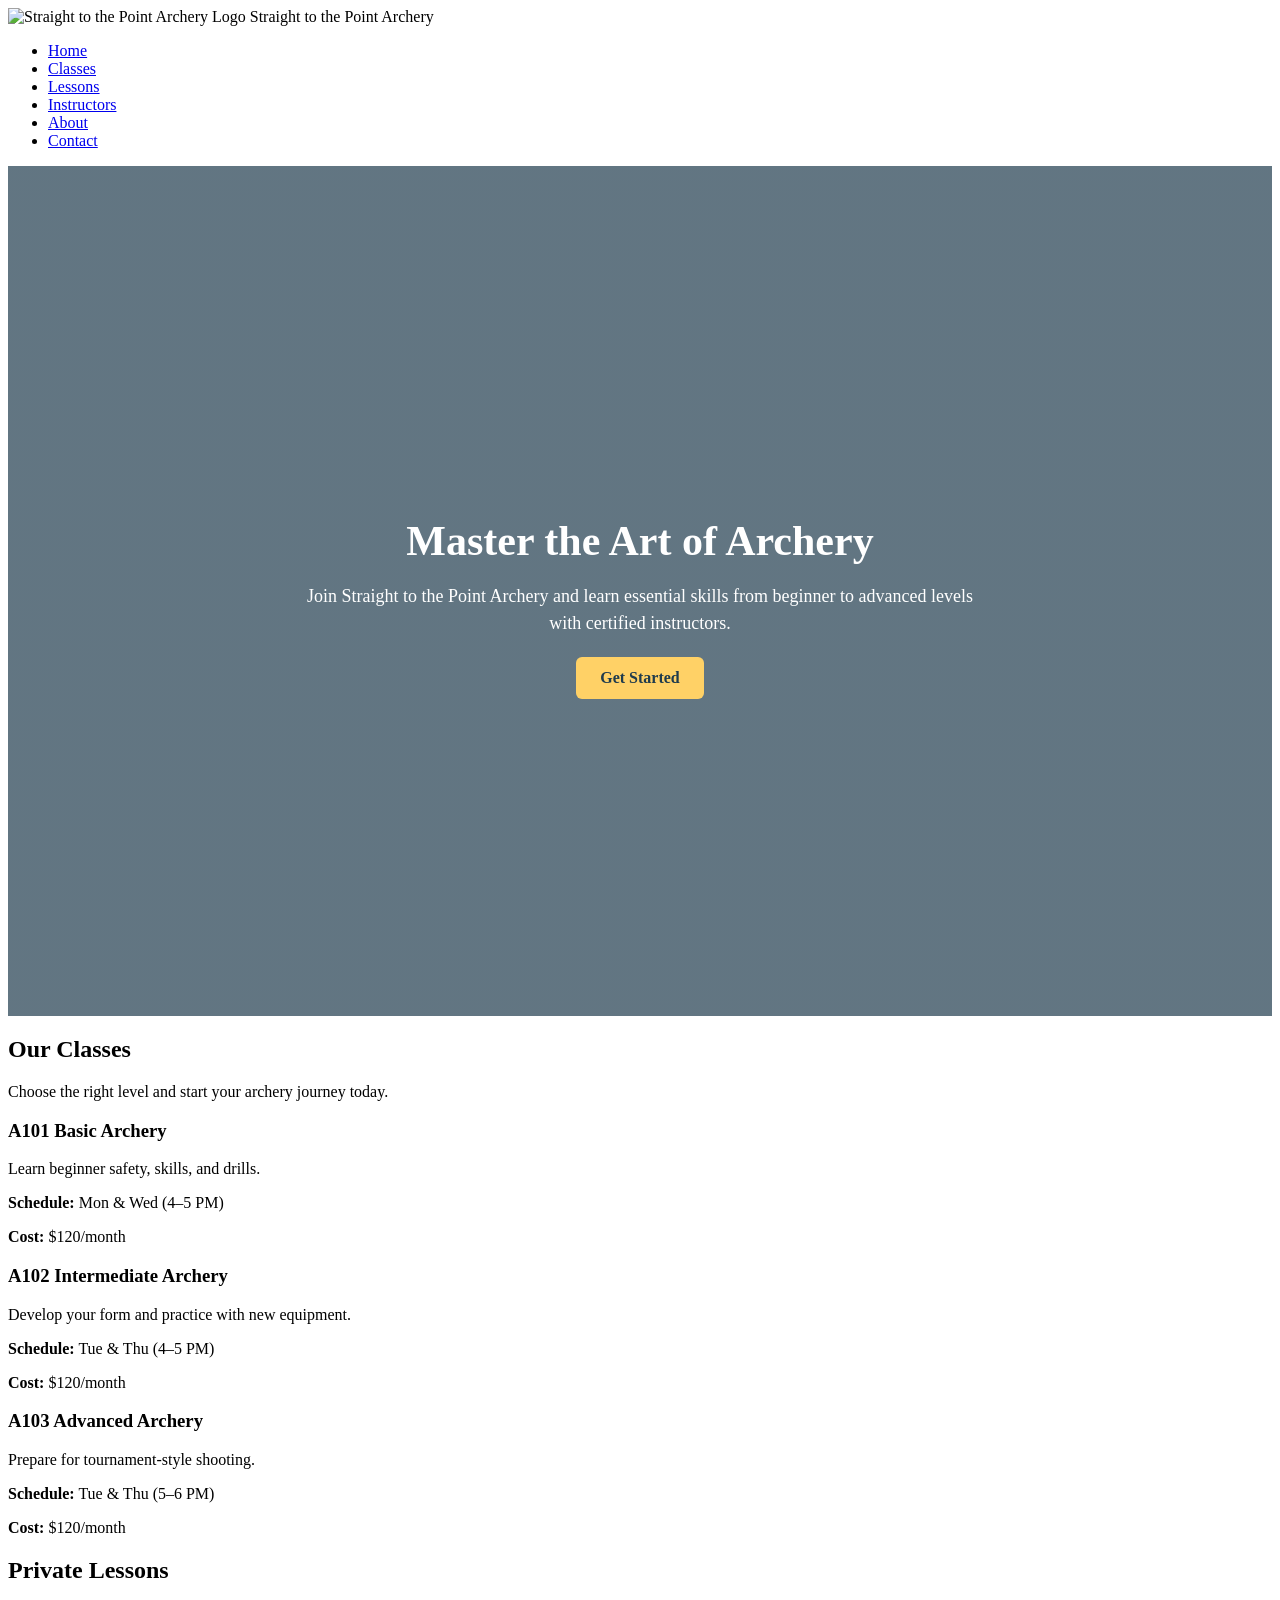
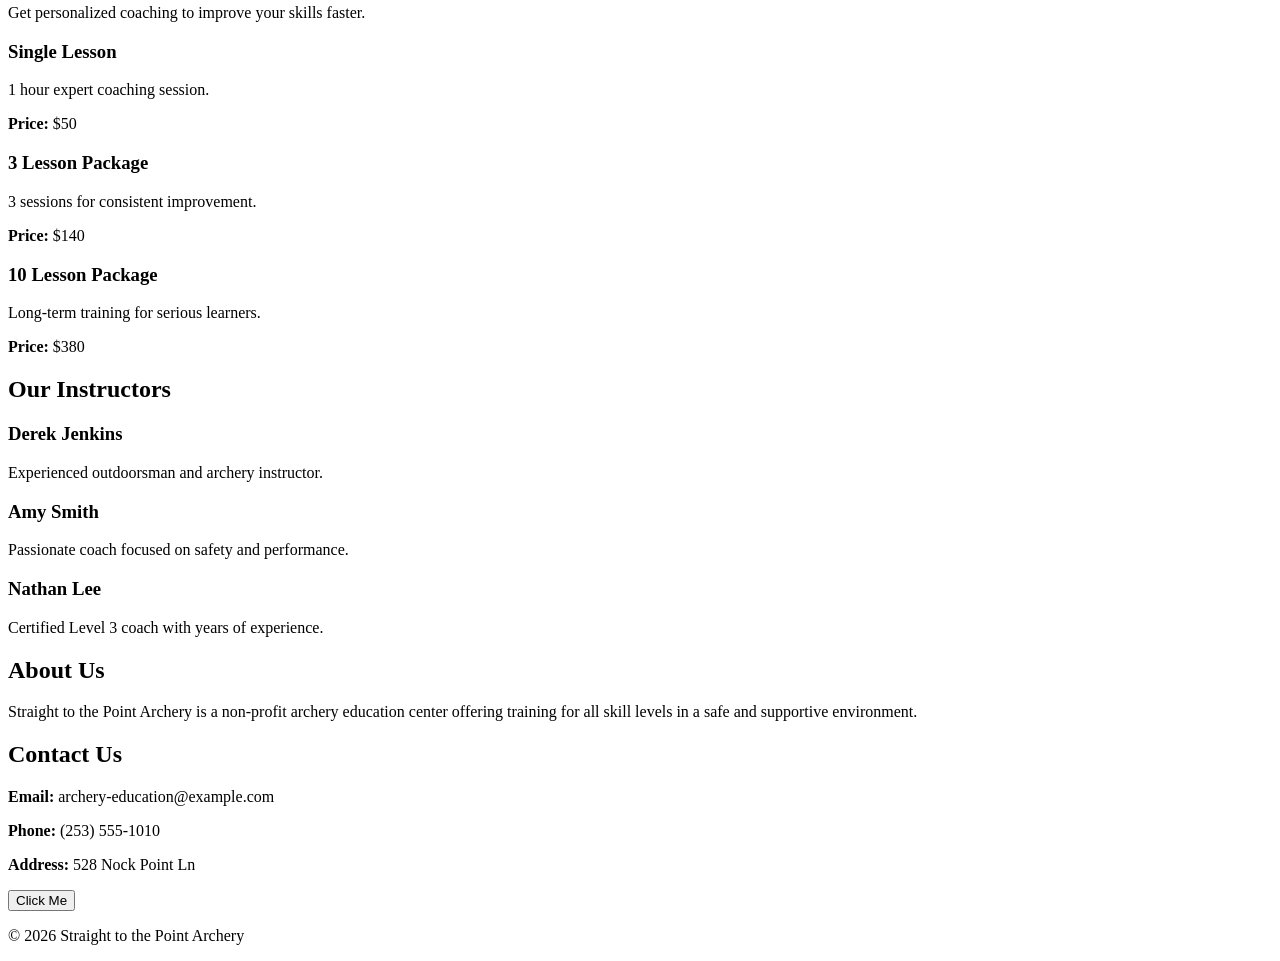
==== index.html @ 4caff638 "Added content to Classes page" ====
<!DOCTYPE html>
<html lang="en">
<head>
  <meta charset="UTF-8" />
  <meta name="viewport" content="width=device-width, initial-scale=1.0" />
  <title>Straight to the Point Archery</title>
  <link rel="stylesheet" href="style.css" />
</head>

<body>

  <!-- HEADER -->
  <header>
    <div class="container header-container">

      <!-- LOGO -->
      <div class="logo">
        <img src="images/logo.png" alt="Straight to the Point Archery Logo" />
        <span>Straight to the Point Archery</span>
      </div>

      <!-- NAVIGATION -->
      <nav aria-label="Main Navigation">
        <ul class="nav-links">
          <li><a href="#home">Home</a></li>
          <li><a href="#classes">Classes</a></li>
          <li><a href="#lessons">Lessons</a></li>
          <li><a href="#instructors">Instructors</a></li>
          <li><a href="#about">About</a></li>
          <li><a href="#contact">Contact</a></li>
        </ul>
      </nav>

    </div>
  </header>

  <!-- HERO -->
  <section class="hero" id="home">
    <div class="hero-content">
      <h1>Master the Art of Archery</h1>
      <p>
        Join Straight to the Point Archery and learn essential skills from beginner
        to advanced levels with certified instructors.
      </p>
      <a href="#classes" class="btn">Get Started</a>
    </div>
  </section>

  <!-- MAIN CONTENT -->
  <main>

    <!-- CLASSES -->
    <section id="classes" class="section">
      <div class="container">
        <h2>Our Classes</h2>
        <p>Choose the right level and start your archery journey today.</p>

        <div class="card-container">
          <article class="card">
            <h3>A101 Basic Archery</h3>
            <p>Learn beginner safety, skills, and drills.</p>
            <p><strong>Schedule:</strong> Mon & Wed (4–5 PM)</p>
            <p><strong>Cost:</strong> $120/month</p>
          </article>

          <article class="card">
            <h3>A102 Intermediate Archery</h3>
            <p>Develop your form and practice with new equipment.</p>
            <p><strong>Schedule:</strong> Tue & Thu (4–5 PM)</p>
            <p><strong>Cost:</strong> $120/month</p>
          </article>

          <article class="card">
            <h3>A103 Advanced Archery</h3>
            <p>Prepare for tournament-style shooting.</p>
            <p><strong>Schedule:</strong> Tue & Thu (5–6 PM)</p>
            <p><strong>Cost:</strong> $120/month</p>
          </article>
        </div>
      </div>
    </section>

    <!-- PRIVATE LESSONS -->
    <section id="lessons" class="section">
      <div class="container">
        <h2>Private Lessons</h2>
        <p>Get personalized coaching to improve your skills faster.</p>

        <div class="card-container">
          <article class="card">
            <h3>Single Lesson</h3>
            <p>1 hour expert coaching session.</p>
            <p><strong>Price:</strong> $50</p>
          </article>

          <article class="card">
            <h3>3 Lesson Package</h3>
            <p>3 sessions for consistent improvement.</p>
            <p><strong>Price:</strong> $140</p>
          </article>

          <article class="card">
            <h3>10 Lesson Package</h3>
            <p>Long-term training for serious learners.</p>
            <p><strong>Price:</strong> $380</p>
          </article>
        </div>
      </div>
    </section>

    <!-- INSTRUCTORS -->
    <section id="instructors" class="section">
      <div class="container">
        <h2>Our Instructors</h2>

        <div class="card-container">
          <article class="card">
            <h3>Derek Jenkins</h3>
            <p>Experienced outdoorsman and archery instructor.</p>
          </article>

          <article class="card">
            <h3>Amy Smith</h3>
            <p>Passionate coach focused on safety and performance.</p>
          </article>

          <article class="card">
            <h3>Nathan Lee</h3>
            <p>Certified Level 3 coach with years of experience.</p>
          </article>
        </div>
      </div>
    </section>

    <!-- ABOUT -->
    <section id="about" class="section">
      <div class="container">
        <h2>About Us</h2>
        <div class="info-box">
          <p>
            Straight to the Point Archery is a non-profit archery education center
            offering training for all skill levels in a safe and supportive environment.
          </p>
        </div>
      </div>
    </section>

    <!-- CONTACT -->
    <section id="contact" class="section">
      <div class="container">
        <h2>Contact Us</h2>
        <div class="info-box">
          <p><strong>Email:</strong> archery-education@example.com</p>
          <p><strong>Phone:</strong> (253) 555-1010</p>
          <p><strong>Address:</strong> 528 Nock Point Ln</p>

          <button id="contactBtn">Click Me</button>
          <p id="message"></p>
        </div>
      </div>
    </section>

  </main>

  <!-- FOOTER -->
  <footer>
    <div class="container">
      <p>&copy; 2026 Straight to the Point Archery</p>
    </div>
  </footer>

  <script src="script.js"></script>

</body>
</html>
---- style.css ----
.hero {
  background: linear-gradient(rgba(31, 59, 77, 0.7), rgba(31, 59, 77, 0.7)),
    url("https://images.unsplash.com/photo-1517466787929-bc90951d0974?auto=format&fit=crop&w=1200&q=80")
    no-repeat center center/cover;
  height: 90vh;
  display: flex;
  align-items: center;
  justify-content: center;
  text-align: center;
  color: white;
  padding: 20px;
}

.hero-content {
  max-width: 700px;
}

.hero h1 {
  font-size: 42px;
  margin-bottom: 15px;
}

.hero p {
  font-size: 18px;
  margin-bottom: 20px;
  line-height: 1.5;
}

.btn {
  display: inline-block;
  background-color: #ffd166;
  color: #1f3b4d;
  padding: 12px 24px;
  text-decoration: none;
  border-radius: 6px;
  font-weight: bold;
  transition: background 0.3s ease;
}

.btn:hover {
  background-color: #fcbf49;
}

/* Responsive */
@media (max-width: 768px) {
  .hero h1 {
    font-size: 28px;
  }

  .hero p {
    font-size: 16px;
  }
}
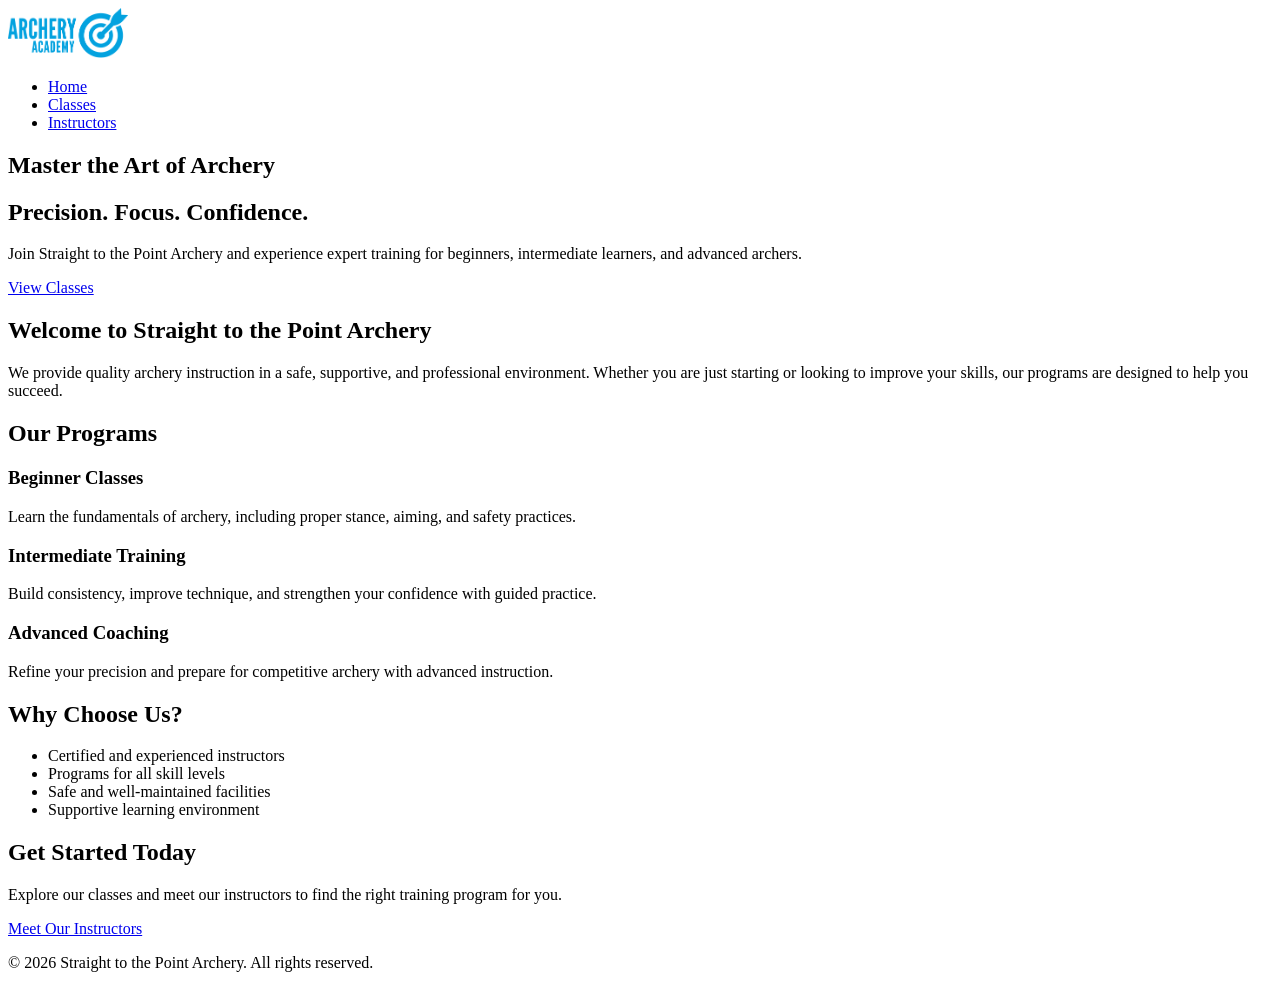
==== commit 3461b2a7: "Added content to Classes page" ====
--- a/index.html
+++ b/index.html
@@ -1,175 +1,99 @@
 <!DOCTYPE html>
 <html lang="en">
 <head>
-  <meta charset="UTF-8" />
-  <meta name="viewport" content="width=device-width, initial-scale=1.0" />
-  <title>Straight to the Point Archery</title>
-  <link rel="stylesheet" href="style.css" />
+    <meta charset="UTF-8">
+    <meta name="viewport" content="width=device-width, initial-scale=1.0">
+    <title>Straight to the Point Archery</title>
+    <link rel="stylesheet" href="css/styles.css">
 </head>
-
 <body>
 
-  <!-- HEADER -->
-  <header>
-    <div class="container header-container">
+    <header>
+        <div class="logo">
+            <img src="images/logo.png" alt="Straight to the Point Archery Logo" width="120">
+        </div>
 
-      <!-- LOGO -->
-      <div class="logo">
-        <img src="images/logo.png" alt="Straight to the Point Archery Logo" />
-        <span>Straight to the Point Archery</span>
-      </div>
+        <nav>
+            <ul>
+                <li><a href="index.html">Home</a></li>
+                <li><a href="classes.html">Classes</a></li>
+                <li><a href="instructors.html">Instructors</a></li>
+            </ul>
+        </nav>
+    </header>
 
-      <!-- NAVIGATION -->
-      <nav aria-label="Main Navigation">
-        <ul class="nav-links">
-          <li><a href="#home">Home</a></li>
-          <li><a href="#classes">Classes</a></li>
-          <li><a href="#lessons">Lessons</a></li>
-          <li><a href="#instructors">Instructors</a></li>
-          <li><a href="#about">About</a></li>
-          <li><a href="#contact">Contact</a></li>
-        </ul>
-      </nav>
-
-    </div>
-  </header>
-
-  <!-- HERO -->
-  <section class="hero" id="home">
-    <div class="hero-content">
-      <h1>Master the Art of Archery</h1>
-      <p>
-        Join Straight to the Point Archery and learn essential skills from beginner
-        to advanced levels with certified instructors.
-      </p>
-      <a href="#classes" class="btn">Get Started</a>
-    </div>
-  </section>
-
-  <!-- MAIN CONTENT -->
-  <main>
-
-    <!-- CLASSES -->
-    <section id="classes" class="section">
-      <div class="container">
-        <h2>Our Classes</h2>
-        <p>Choose the right level and start your archery journey today.</p>
-
-        <div class="card-container">
-          <article class="card">
-            <h3>A101 Basic Archery</h3>
-            <p>Learn beginner safety, skills, and drills.</p>
-            <p><strong>Schedule:</strong> Mon & Wed (4–5 PM)</p>
-            <p><strong>Cost:</strong> $120/month</p>
-          </article>
-
-          <article class="card">
-            <h3>A102 Intermediate Archery</h3>
-            <p>Develop your form and practice with new equipment.</p>
-            <p><strong>Schedule:</strong> Tue & Thu (4–5 PM)</p>
-            <p><strong>Cost:</strong> $120/month</p>
-          </article>
-
-          <article class="card">
-            <h3>A103 Advanced Archery</h3>
-            <p>Prepare for tournament-style shooting.</p>
-            <p><strong>Schedule:</strong> Tue & Thu (5–6 PM)</p>
-            <p><strong>Cost:</strong> $120/month</p>
-          </article>
-        </div>
-      </div>
+    <section class="hero">
+        <h1>Master the Art of Archery</h1>
+        <h2>Precision. Focus. Confidence.</h2>
+        <p>
+            Join Straight to the Point Archery and experience expert training
+            for beginners, intermediate learners, and advanced archers.
+        </p>
+        <a href="classes.html" class="btn">View Classes</a>
     </section>
 
-    <!-- PRIVATE LESSONS -->
-    <section id="lessons" class="section">
-      <div class="container">
-        <h2>Private Lessons</h2>
-        <p>Get personalized coaching to improve your skills faster.</p>
+    <main>
+        <section class="welcome">
+            <h2>Welcome to Straight to the Point Archery</h2>
+            <p>
+                We provide quality archery instruction in a safe, supportive,
+                and professional environment. Whether you are just starting or
+                looking to improve your skills, our programs are designed to help
+                you succeed.
+            </p>
+        </section>
 
-        <div class="card-container">
-          <article class="card">
-            <h3>Single Lesson</h3>
-            <p>1 hour expert coaching session.</p>
-            <p><strong>Price:</strong> $50</p>
-          </article>
+        <section class="programs">
+            <h2>Our Programs</h2>
 
-          <article class="card">
-            <h3>3 Lesson Package</h3>
-            <p>3 sessions for consistent improvement.</p>
-            <p><strong>Price:</strong> $140</p>
-          </article>
+            <article>
+                <h3>Beginner Classes</h3>
+                <p>
+                    Learn the fundamentals of archery, including proper stance,
+                    aiming, and safety practices.
+                </p>
+            </article>
 
-          <article class="card">
-            <h3>10 Lesson Package</h3>
-            <p>Long-term training for serious learners.</p>
-            <p><strong>Price:</strong> $380</p>
-          </article>
-        </div>
-      </div>
-    </section>
+            <article>
+                <h3>Intermediate Training</h3>
+                <p>
+                    Build consistency, improve technique, and strengthen your
+                    confidence with guided practice.
+                </p>
+            </article>
 
-    <!-- INSTRUCTORS -->
-    <section id="instructors" class="section">
-      <div class="container">
-        <h2>Our Instructors</h2>
+            <article>
+                <h3>Advanced Coaching</h3>
+                <p>
+                    Refine your precision and prepare for competitive archery
+                    with advanced instruction.
+                </p>
+            </article>
+        </section>
 
-        <div class="card-container">
-          <article class="card">
-            <h3>Derek Jenkins</h3>
-            <p>Experienced outdoorsman and archery instructor.</p>
-          </article>
+        <section class="why-us">
+            <h2>Why Choose Us?</h2>
+            <ul>
+                <li>Certified and experienced instructors</li>
+                <li>Programs for all skill levels</li>
+                <li>Safe and well-maintained facilities</li>
+                <li>Supportive learning environment</li>
+            </ul>
+        </section>
 
-          <article class="card">
-            <h3>Amy Smith</h3>
-            <p>Passionate coach focused on safety and performance.</p>
-          </article>
+        <section class="get-started">
+            <h2>Get Started Today</h2>
+            <p>
+                Explore our classes and meet our instructors to find the right
+                training program for you.
+            </p>
+            <a href="instructors.html" class="btn">Meet Our Instructors</a>
+        </section>
+    </main>
 
-          <article class="card">
-            <h3>Nathan Lee</h3>
-            <p>Certified Level 3 coach with years of experience.</p>
-          </article>
-        </div>
-      </div>
-    </section>
-
-    <!-- ABOUT -->
-    <section id="about" class="section">
-      <div class="container">
-        <h2>About Us</h2>
-        <div class="info-box">
-          <p>
-            Straight to the Point Archery is a non-profit archery education center
-            offering training for all skill levels in a safe and supportive environment.
-          </p>
-        </div>
-      </div>
-    </section>
-
-    <!-- CONTACT -->
-    <section id="contact" class="section">
-      <div class="container">
-        <h2>Contact Us</h2>
-        <div class="info-box">
-          <p><strong>Email:</strong> archery-education@example.com</p>
-          <p><strong>Phone:</strong> (253) 555-1010</p>
-          <p><strong>Address:</strong> 528 Nock Point Ln</p>
-
-          <button id="contactBtn">Click Me</button>
-          <p id="message"></p>
-        </div>
-      </div>
-    </section>
-
-  </main>
-
-  <!-- FOOTER -->
-  <footer>
-    <div class="container">
-      <p>&copy; 2026 Straight to the Point Archery</p>
-    </div>
-  </footer>
-
-  <script src="script.js"></script>
+    <footer>
+        <p>&copy; 2026 Straight to the Point Archery. All rights reserved.</p>
+    </footer>
 
 </body>
 </html>
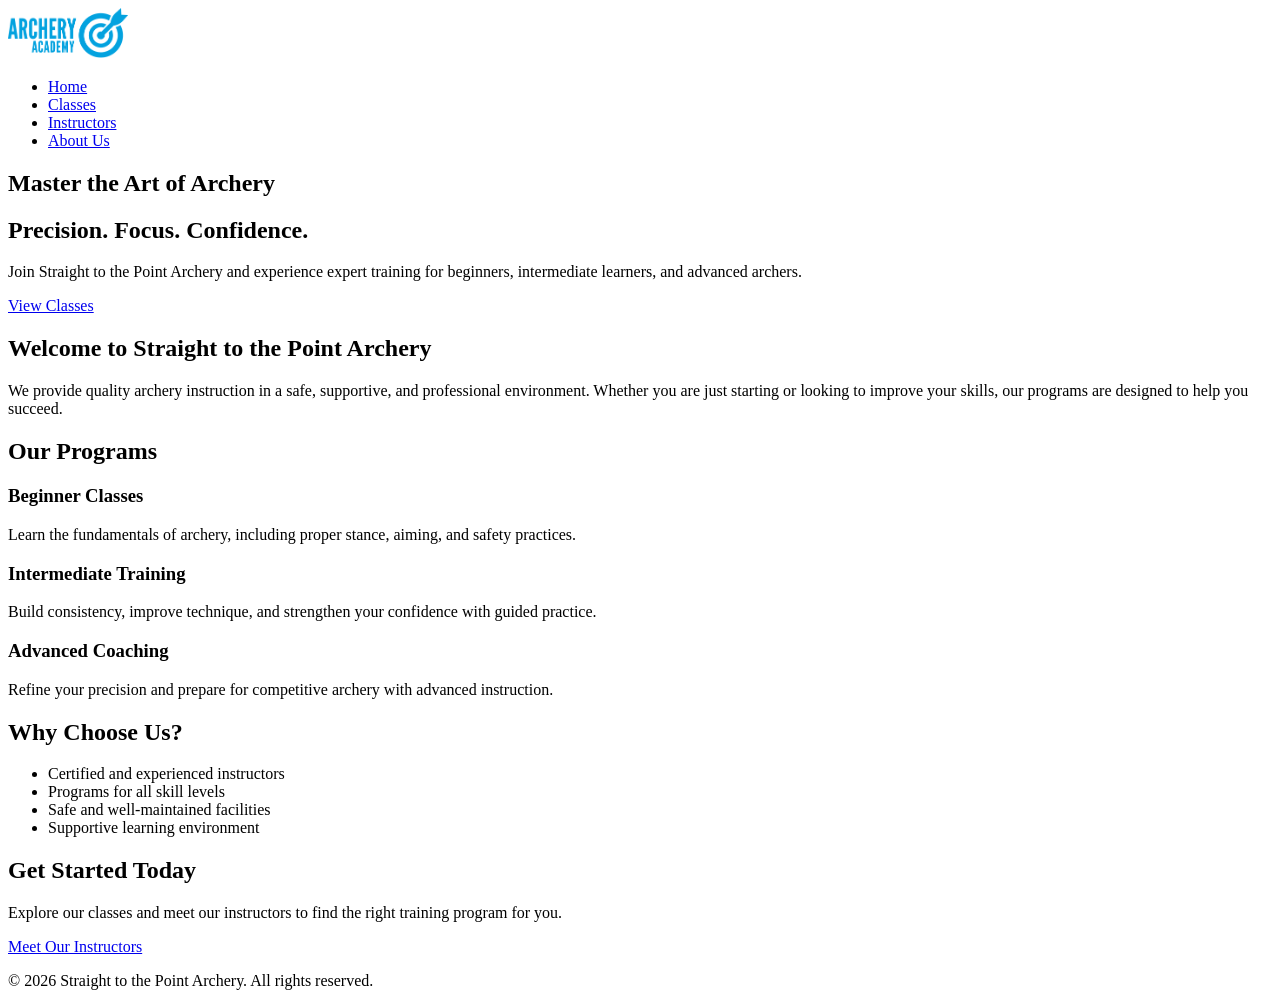
==== commit aa9250ca: "Added content to Classes page" ====
--- a/index.html
+++ b/index.html
@@ -18,6 +18,7 @@
                 <li><a href="index.html">Home</a></li>
                 <li><a href="classes.html">Classes</a></li>
                 <li><a href="instructors.html">Instructors</a></li>
+                <li><a href="about.html">About Us</a></li>
             </ul>
         </nav>
     </header>
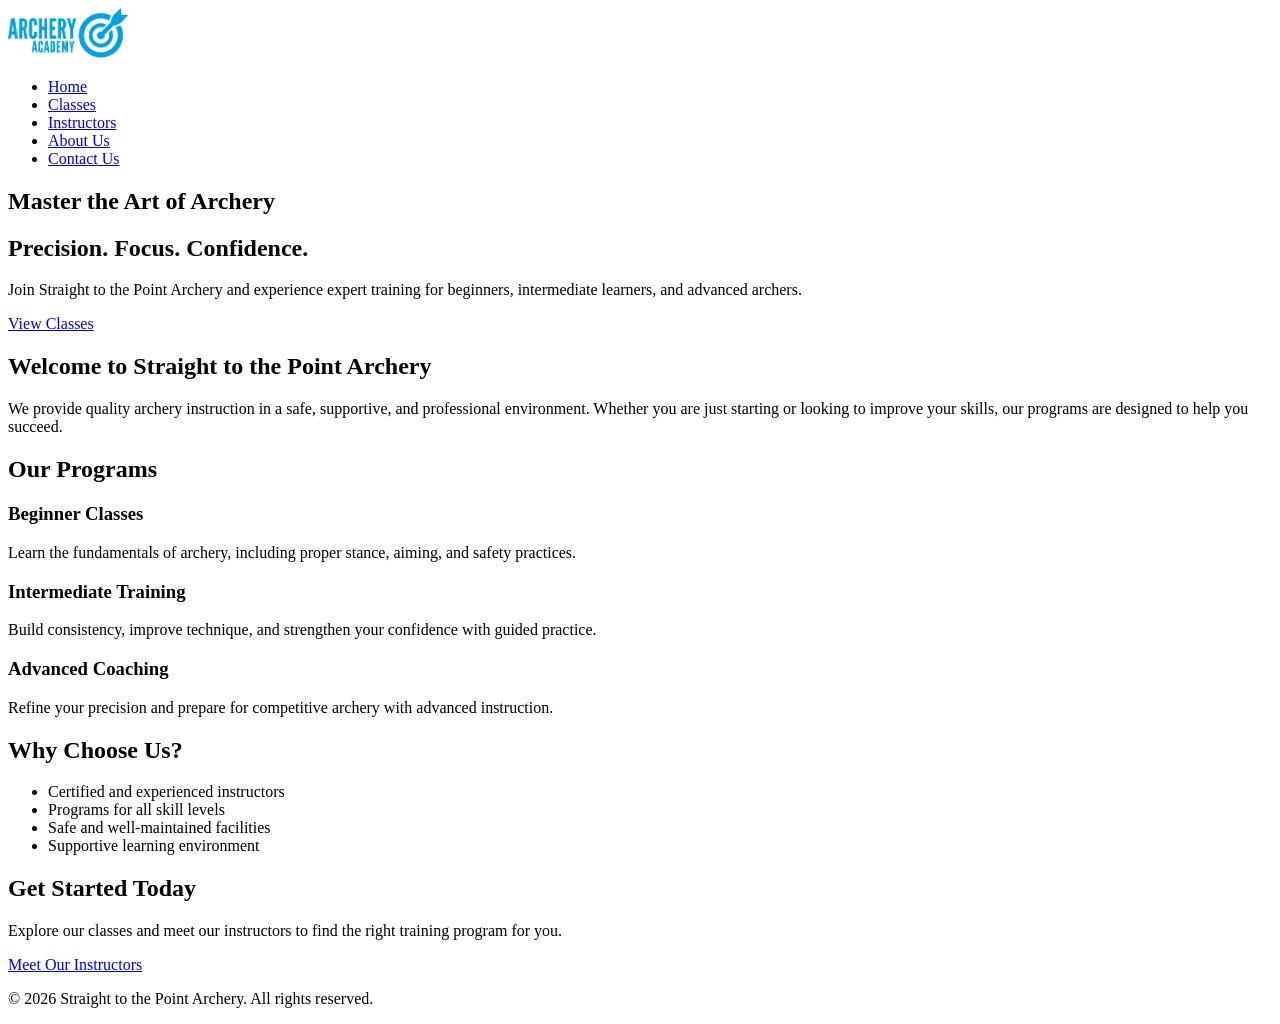
==== commit 974ea5fe: "Added content to Classes page" ====
--- a/index.html
+++ b/index.html
@@ -19,6 +19,7 @@
                 <li><a href="classes.html">Classes</a></li>
                 <li><a href="instructors.html">Instructors</a></li>
                 <li><a href="about.html">About Us</a></li>
+                <li><a href="contact.html">Contact Us</a></li>
             </ul>
         </nav>
     </header>
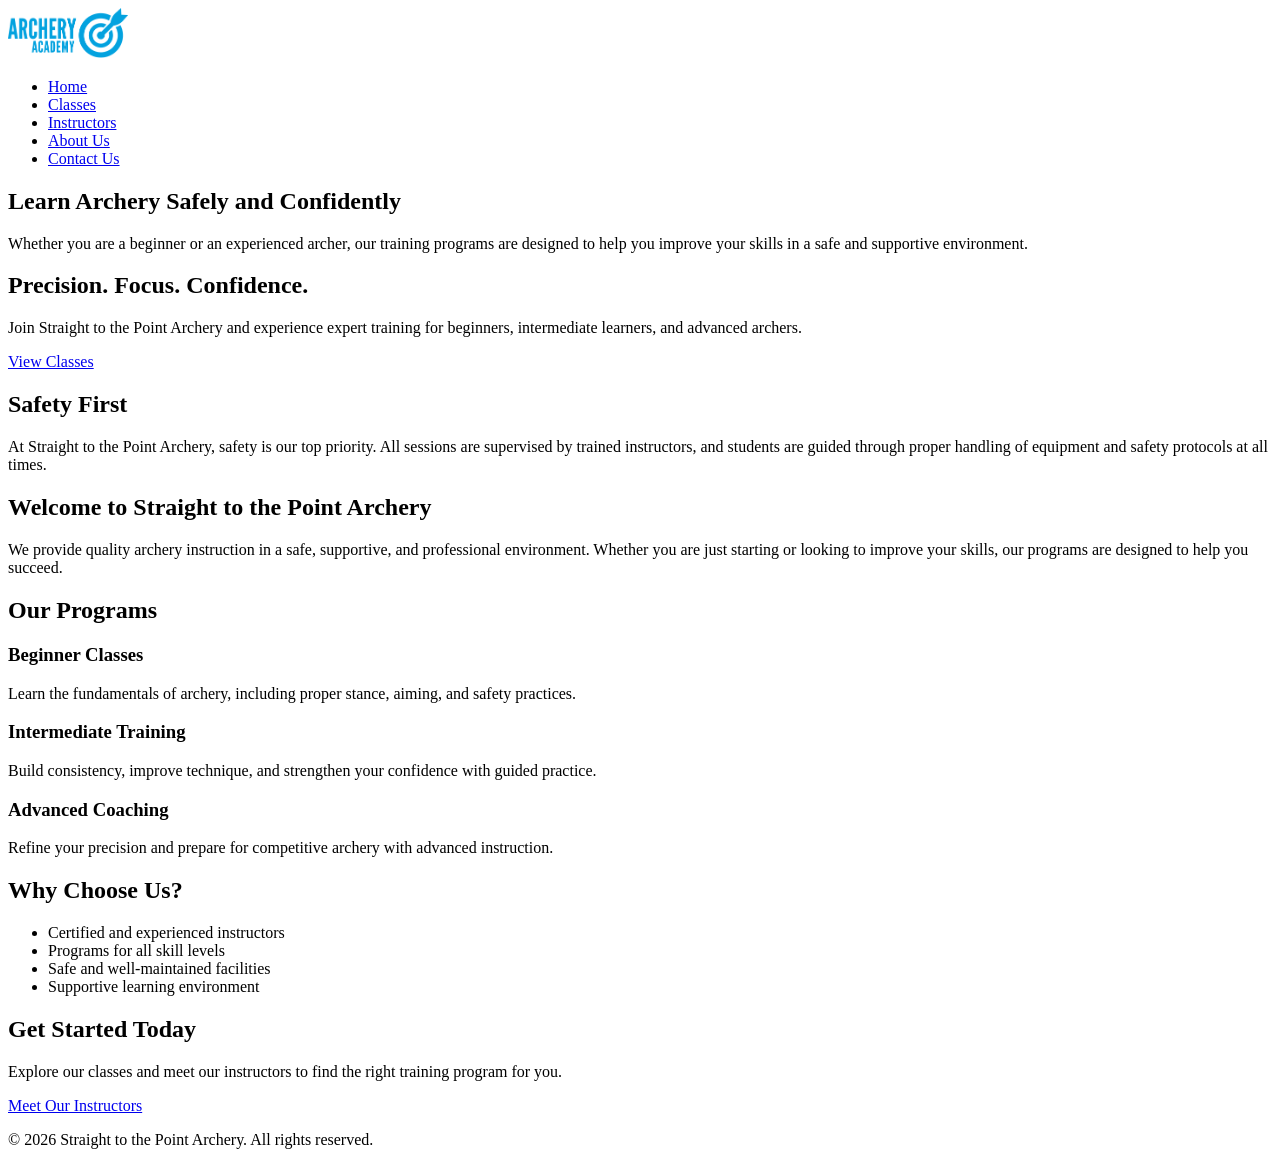
==== commit ad23efa5: "Added content to Classes page" ====
--- a/index.html
+++ b/index.html
@@ -25,7 +25,11 @@
     </header>
 
     <section class="hero">
-        <h1>Master the Art of Archery</h1>
+        <h1>Learn Archery Safely and Confidently</h1>
+        <p>
+            Whether you are a beginner or an experienced archer, our training programs
+            are designed to help you improve your skills in a safe and supportive environment.
+        </p>
         <h2>Precision. Focus. Confidence.</h2>
         <p>
             Join Straight to the Point Archery and experience expert training
@@ -35,6 +39,14 @@
     </section>
 
     <main>
+        <section class="safety">
+        <h2>Safety First</h2>
+            <p>
+                At Straight to the Point Archery, safety is our top priority. All
+                sessions are supervised by trained instructors, and students are guided
+                through proper handling of equipment and safety protocols at all times.
+            </p>
+        </section>
         <section class="welcome">
             <h2>Welcome to Straight to the Point Archery</h2>
             <p>
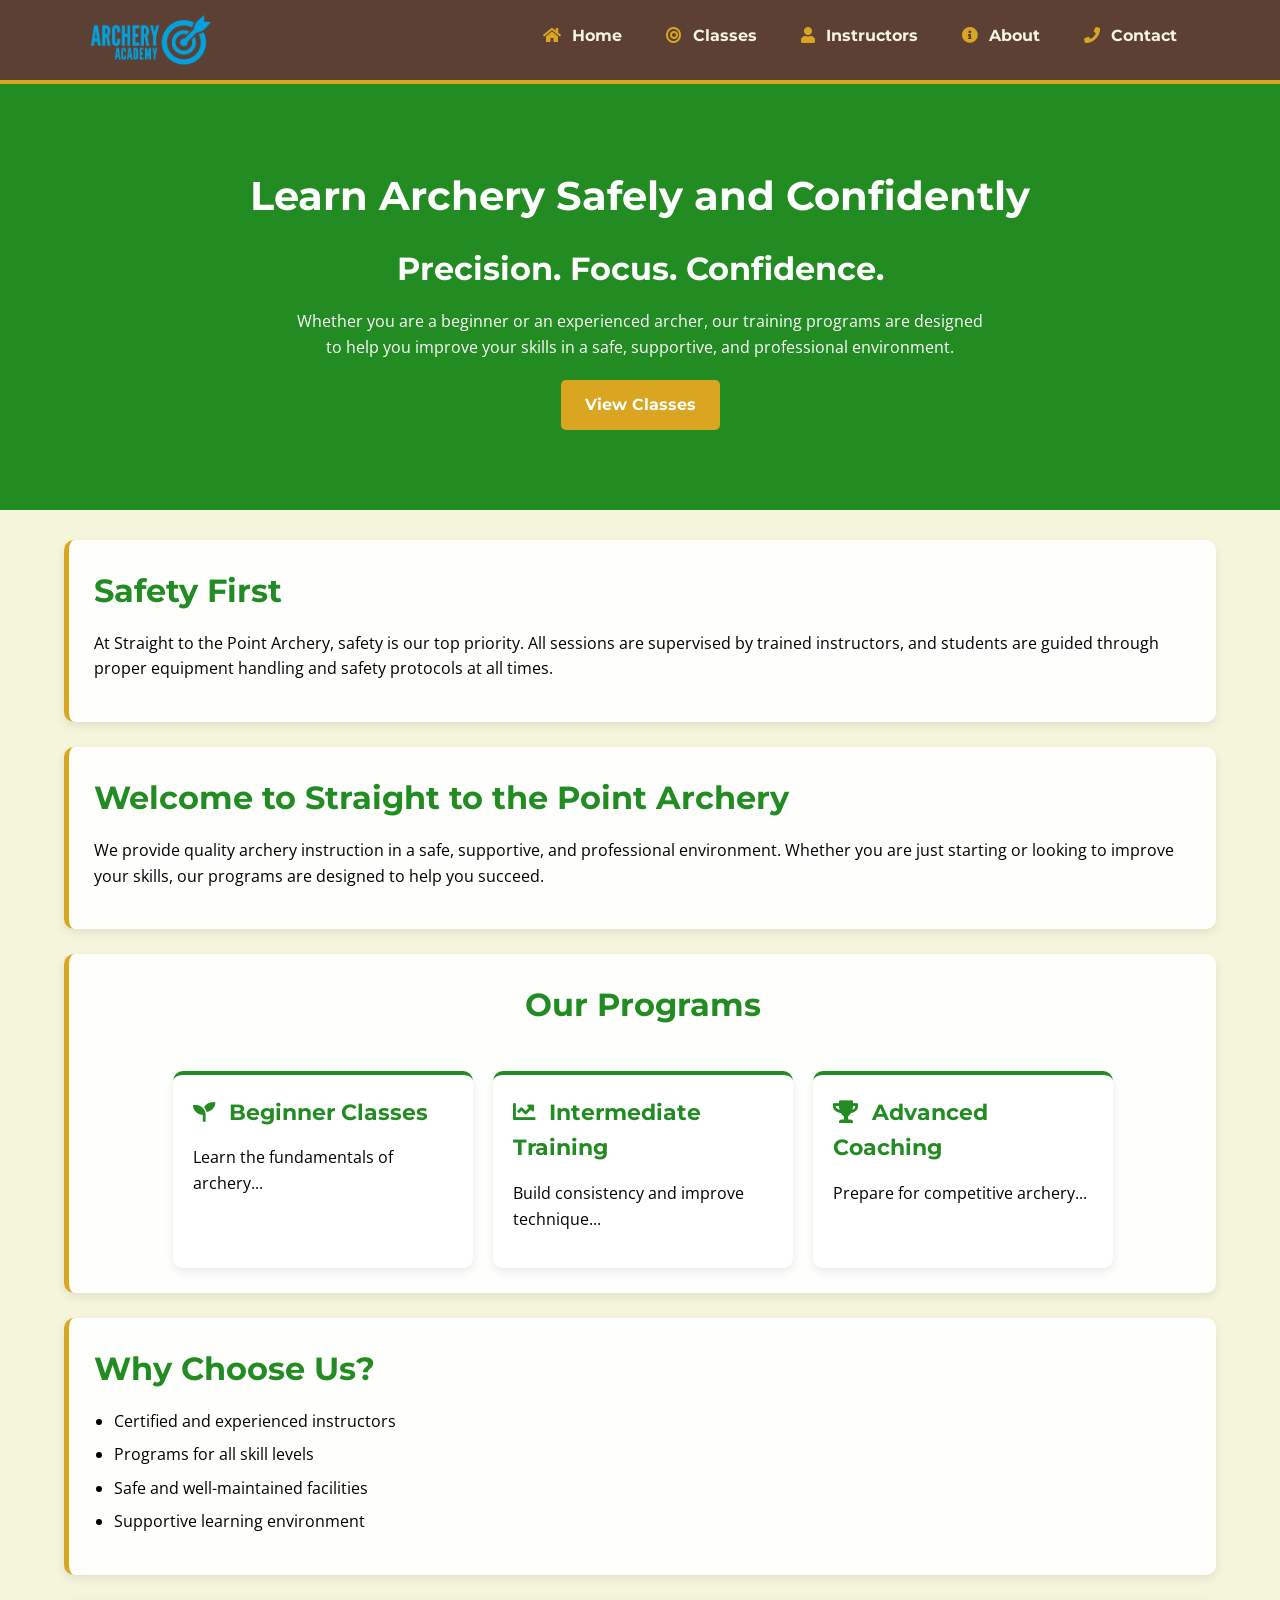
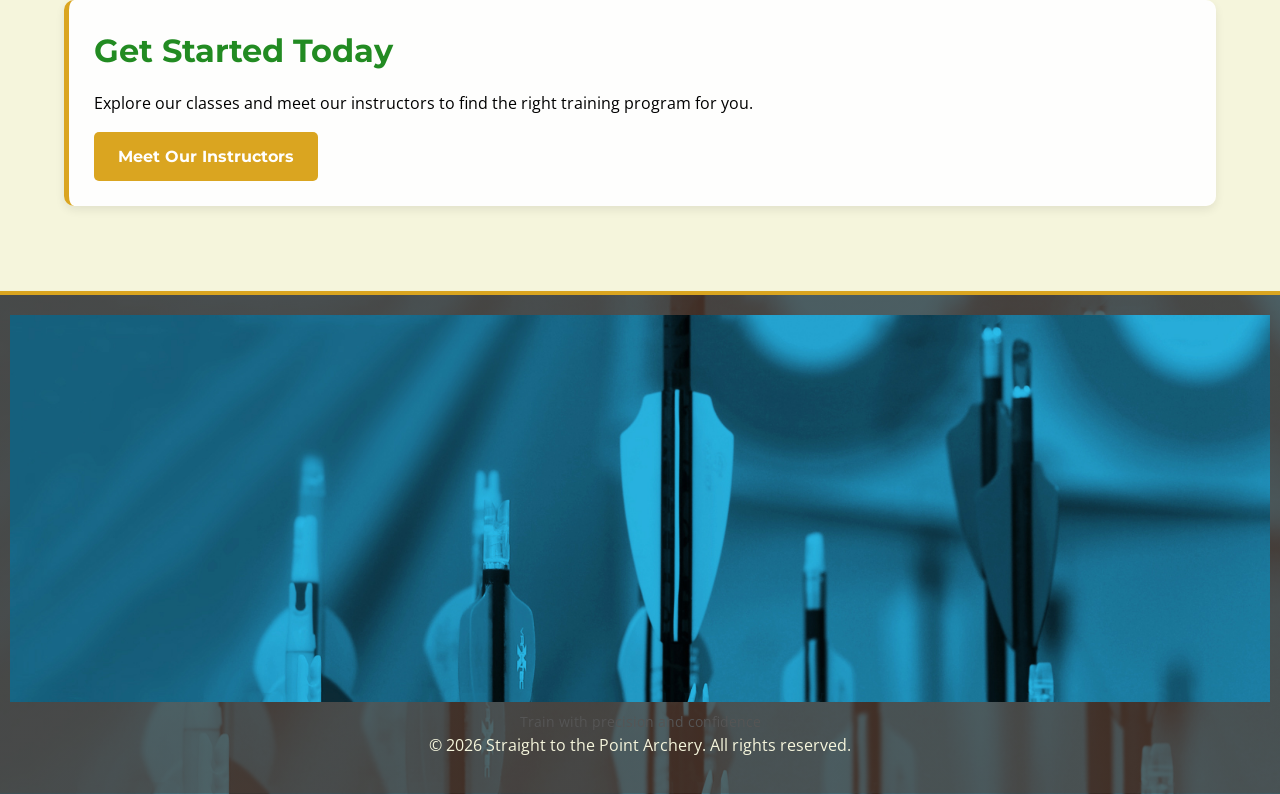
==== commit 05767660: "Final for Deployment" ====
--- a/index.html
+++ b/index.html
@@ -4,85 +4,98 @@
     <meta charset="UTF-8">
     <meta name="viewport" content="width=device-width, initial-scale=1.0">
     <title>Straight to the Point Archery</title>
+
+    <link href="https://fonts.googleapis.com/css?family=Montserrat:400,700&display=swap" rel="stylesheet">
+    <link href="https://fonts.googleapis.com/css?family=Open+Sans:400,700&display=swap" rel="stylesheet">
+    <link rel="stylesheet" href="https://cdnjs.cloudflare.com/ajax/libs/font-awesome/5.15.3/css/all.min.css">
     <link rel="stylesheet" href="css/styles.css">
 </head>
+<script>
+    const menuToggle = document.querySelector('.menu-toggle');
+    const navMenu = document.querySelector('.nav-menu');
+
+    menuToggle.addEventListener('click', function () {
+        navMenu.classList.toggle('show');
+    });
+</script>
 <body>
 
     <header>
+    <div class="header-container">
         <div class="logo">
-            <img src="images/logo.png" alt="Straight to the Point Archery Logo" width="120">
+           <figure>
+                    <img src="images/logo.png" alt="Straight to the Point Archery logo">
+                    <figcaption>Official logo of Straight to the Point Archery</figcaption>
+            </figure>
         </div>
 
+        <button class="menu-toggle" aria-label="Toggle navigation">
+            ☰
+        </button>
+
         <nav>
-            <ul>
-                <li><a href="index.html">Home</a></li>
-                <li><a href="classes.html">Classes</a></li>
-                <li><a href="instructors.html">Instructors</a></li>
-                <li><a href="about.html">About Us</a></li>
-                <li><a href="contact.html">Contact Us</a></li>
+            <ul class="nav-menu">
+                <li><a href="index.html"><i class="fas fa-home"></i> Home</a></li>
+                <li><a href="classes.html"><i class="fas fa-bullseye"></i> Classes</a></li>
+                <li><a href="instructors.html"><i class="fas fa-user"></i> Instructors</a></li>
+                <li><a href="about.html"><i class="fas fa-info-circle"></i> About</a></li>
+                <li><a href="contact.html"><i class="fas fa-phone"></i> Contact</a></li>
             </ul>
         </nav>
-    </header>
+    </div>
+</header>
 
     <section class="hero">
-        <h1>Learn Archery Safely and Confidently</h1>
-        <p>
-            Whether you are a beginner or an experienced archer, our training programs
-            are designed to help you improve your skills in a safe and supportive environment.
-        </p>
-        <h2>Precision. Focus. Confidence.</h2>
-        <p>
-            Join Straight to the Point Archery and experience expert training
-            for beginners, intermediate learners, and advanced archers.
-        </p>
-        <a href="classes.html" class="btn">View Classes</a>
+        <div class="container">
+            <h1>Learn Archery Safely and Confidently</h1>
+            <h2>Precision. Focus. Confidence.</h2>
+            <p>
+                Whether you are a beginner or an experienced archer, our training
+                programs are designed to help you improve your skills in a safe,
+                supportive, and professional environment.
+            </p>
+            <a href="classes.html" class="btn">View Classes</a>
+        </div>
     </section>
 
-    <main>
+    <main class="container">
         <section class="safety">
-        <h2>Safety First</h2>
+            <h2>Safety First</h2>
             <p>
-                At Straight to the Point Archery, safety is our top priority. All
-                sessions are supervised by trained instructors, and students are guided
-                through proper handling of equipment and safety protocols at all times.
+                At Straight to the Point Archery, safety is our top priority.
+                All sessions are supervised by trained instructors, and students
+                are guided through proper equipment handling and safety protocols
+                at all times.
             </p>
         </section>
+
         <section class="welcome">
             <h2>Welcome to Straight to the Point Archery</h2>
             <p>
                 We provide quality archery instruction in a safe, supportive,
                 and professional environment. Whether you are just starting or
-                looking to improve your skills, our programs are designed to help
-                you succeed.
+                looking to improve your skills, our programs are designed to
+                help you succeed.
             </p>
         </section>
 
         <section class="programs">
             <h2>Our Programs</h2>
 
-            <article>
-                <h3>Beginner Classes</h3>
-                <p>
-                    Learn the fundamentals of archery, including proper stance,
-                    aiming, and safety practices.
-                </p>
-            </article>
+            <article class="program-card">
+    <h3><i class="fas fa-seedling"></i> Beginner Classes</h3>
+    <p>Learn the fundamentals of archery...</p>
+</article>
 
-            <article>
-                <h3>Intermediate Training</h3>
-                <p>
-                    Build consistency, improve technique, and strengthen your
-                    confidence with guided practice.
-                </p>
-            </article>
+<article class="program-card">
+    <h3><i class="fas fa-chart-line"></i> Intermediate Training</h3>
+    <p>Build consistency and improve technique...</p>
+</article>
 
-            <article>
-                <h3>Advanced Coaching</h3>
-                <p>
-                    Refine your precision and prepare for competitive archery
-                    with advanced instruction.
-                </p>
-            </article>
+<article class="program-card">
+    <h3><i class="fas fa-trophy"></i> Advanced Coaching</h3>
+    <p>Prepare for competitive archery...</p>
+</article>
         </section>
 
         <section class="why-us">
@@ -106,6 +119,10 @@
     </main>
 
     <footer>
+         <figure>
+        <img src="images/footer-bg.jpg" alt="Straight to the Point Archery logo">
+        <figcaption>Train with precision and confidence</figcaption>
+    </figure>
         <p>&copy; 2026 Straight to the Point Archery. All rights reserved.</p>
     </footer>
 
--- a/css/styles.css
+++ b/css/styles.css
@@ -0,0 +1,401 @@
+/* =========================
+   COLOR VARIABLES
+========================= */
+:root {
+    --forest-green: #228B22;
+    --deep-brown: #5C4033;
+    --gold-accent: #DAA520;
+    --cream-white: #F5F5DC;
+    --white: #ffffff;
+    --black: #000000;
+    --section-spacing: 60px;
+    --content-width: 90%;
+    --border-radius: 10px;
+    --soft-shadow: 0 4px 10px rgba(0, 0, 0, 0.08);
+}
+
+/* =========================
+   RESET
+========================= */
+* {
+    margin: 0;
+    padding: 0;
+    box-sizing: border-box;
+}
+
+/* =========================
+   GLOBAL
+========================= */
+body {
+    font-family: 'Open Sans', sans-serif;
+    background-color: var(--cream-white);
+    color: var(--black);
+    line-height: 1.6;
+}
+
+.container {
+    width: var(--content-width);
+    max-width: 1200px;
+    margin: 0 auto;
+}
+
+img {
+    max-width: 100%;
+    height: auto;
+    display: block;
+}
+
+/* =========================
+   TYPOGRAPHY
+========================= */
+h1, h2, h3, h4, h5, h6 {
+    font-family: 'Montserrat', sans-serif;
+    font-weight: 700;
+    color: var(--forest-green);
+    margin-bottom: 15px;
+}
+
+h1 {
+    font-size: 2.5em;
+}
+
+h2 {
+    font-size: 2em;
+}
+
+h3 {
+    font-size: 1.4em;
+}
+
+p {
+    font-size: 1em;
+    line-height: 1.6;
+    margin-bottom: 15px;
+}
+
+ul {
+    margin-left: 20px;
+    margin-bottom: 15px;
+}
+
+li {
+    margin-bottom: 8px;
+}
+
+a {
+    text-decoration: none;
+    color: var(--forest-green);
+    transition: 0.3s ease;
+}
+
+a:hover {
+    color: var(--gold-accent);
+}
+
+/* =========================
+   HEADER
+========================= */
+/* HEADER LAYOUT */
+header {
+    background-color: var(--deep-brown);
+    color: var(--cream-white);
+    padding: 15px 30px;
+    border-bottom: 4px solid var(--gold-accent);
+}
+
+.header-container {
+    width: var(--content-width);
+    max-width: 1200px;
+    margin: 0 auto;
+    display: flex;
+    justify-content: space-between;
+    align-items: center;
+    gap: 20px;
+    flex-wrap: wrap;
+}
+
+.logo img {
+    width: 120px;
+}
+
+/* =========================
+   NAVIGATION
+========================= */
+nav {
+    flex: 1;
+}
+
+.nav-menu {
+    list-style: none;
+    display: flex;
+    justify-content: flex-end;
+    align-items: center;
+    gap: 20px;
+    margin: 0;
+    padding: 0;
+}
+
+.nav-menu li a {
+    color: var(--cream-white);
+    text-decoration: none;
+    font-weight: bold;
+    font-family: 'Montserrat', sans-serif;
+    padding: 8px 12px;
+    border-radius: 5px;
+    display: block;
+}
+
+.nav-menu li a:hover {
+    background-color: var(--gold-accent);
+    color: var(--white);
+}
+
+
+/* =========================
+   HERO
+========================= */
+.hero {
+    background-color: var(--forest-green);
+    color: var(--cream-white);
+    text-align: center;
+    padding: 80px 20px;
+}
+
+.hero h1,
+.hero h2,
+.hero p {
+    color: var(--white);
+}
+
+.hero p {
+    max-width: 700px;
+    margin: 0 auto 20px;
+}
+
+/* =========================
+   BUTTONS
+========================= */
+.btn,
+button {
+    display: inline-block;
+    background-color: var(--gold-accent);
+    color: var(--white);
+    padding: 12px 24px;
+    border: none;
+    border-radius: 5px;
+    font-family: 'Montserrat', sans-serif;
+    font-weight: 700;
+    cursor: pointer;
+    transition: 0.3s ease;
+}
+
+.btn:hover,
+button:hover {
+    background-color: var(--forest-green);
+    color: var(--white);
+    transition: background-color 0.3s ease;
+}
+
+/* =========================
+   MAIN SECTIONS
+========================= */
+main {
+    padding: 30px 0;
+}
+
+.safety,
+.welcome,
+.why-us,
+.get-started {
+    background-color: rgba(255, 255, 255, 0.95);
+    padding: 25px;
+    margin-bottom: 25px;
+    border-radius: var(--border-radius);
+    box-shadow: var(--soft-shadow);
+    border-left: 5px solid var(--gold-accent);
+}
+
+/* =========================
+   PROGRAMS SECTION
+========================= */
+.programs {
+    display: flex;
+    flex-wrap: wrap;
+    gap: 20px;
+    justify-content: center;
+    margin-bottom: 25px;
+    background-color: rgba(255, 255, 255, 0.95);
+    padding: 25px;
+    border-radius: var(--border-radius);
+    box-shadow: var(--soft-shadow);
+    border-left: 5px solid var(--gold-accent);
+}
+
+.programs h2 {
+    width: 100%;
+    text-align: center;
+    margin-bottom: 20px;
+}
+
+.program-card {
+    background-color: var(--white);
+    width: 300px;
+    padding: 20px;
+    border-radius: var(--border-radius);
+    box-shadow: var(--soft-shadow);
+    border-top: 4px solid var(--forest-green);
+}
+
+/* =========================
+   FOOTER
+========================= */
+footer {
+    background-color: var(--deep-brown);
+    color: var(--cream-white);
+    text-align: center;
+    padding: 15px;
+    margin-top: 30px;
+    border-top: 4px solid var(--gold-accent);
+}
+
+/* =========================
+   RESPONSIVE DESIGN
+========================= */
+@media (max-width: 768px) {
+    .header-container {
+        flex-direction: column;
+        text-align: center;
+    }
+
+    nav ul {
+        justify-content: center;
+    }
+
+    .hero {
+        padding: 60px 15px;
+    }
+
+    h1 {
+        font-size: 2em;
+    }
+
+    h2 {
+        font-size: 1.6em;
+    }
+
+    .program-card {
+        width: 100%;
+        max-width: 350px;
+    }
+}
+/* HAMBURGER BUTTON */
+.menu-toggle {
+    display: none;
+    background-color: var(--gold-accent);
+    color: var(--white);
+    border: none;
+    padding: 10px 14px;
+    border-radius: 5px;
+    font-size: 1.2rem;
+    cursor: pointer;
+}
+
+/* MOBILE LAYOUT */
+@media (max-width: 768px) {
+    .header-container {
+        flex-direction: column;
+        align-items: stretch;
+    }
+
+    .menu-toggle {
+        display: block;
+        align-self: flex-end;
+    }
+
+    nav {
+        width: 100%;
+    }
+
+    .nav-menu {
+        display: none;
+        flex-direction: column;
+        align-items: flex-start;
+        gap: 10px;
+        width: 100%;
+        margin-top: 10px;
+        background-color: var(--deep-brown);
+        padding: 10px 0;
+    }
+
+    .nav-menu.show {
+        display: flex;
+    }
+
+    .nav-menu li {
+        width: 100%;
+    }
+
+    .nav-menu li a {
+        width: 100%;
+    }
+}
+
+/* =========================
+   ICON STYLES
+========================= */
+i {
+    margin-right: 8px;
+}
+
+/* Specific icons */
+.fa-phone,
+.fa-envelope,
+.fa-map-marker-alt {
+    color: var(--gold-accent);
+}
+
+/* Navigation icons */
+nav i {
+    margin-right: 6px;
+    color: var(--gold-accent);
+}
+
+/* Program icons */
+.program-card i {
+    color: var(--forest-green);
+}
+
+/* Optional: bigger icons */
+.icon-large {
+    font-size: 1.5em;
+}
+
+figure {
+    text-align: center;
+    margin: 0;
+}
+
+figcaption {
+    font-size: 0.9em;
+    color: #555;
+    margin-top: 8px;
+}
+
+.logo figcaption {
+    display: none;
+}
+
+footer {
+    background: 
+        linear-gradient(rgba(92, 64, 51, 0.7), rgba(92, 64, 51, 0.7)),
+        url('../images/footer-bg.jpg');
+
+    background-size: cover;
+    background-position: center;
+    background-repeat: no-repeat;
+
+    color: var(--cream-white);
+    text-align: center;
+
+    padding: 20px 10px; /* 🔥 reduced */
+}
